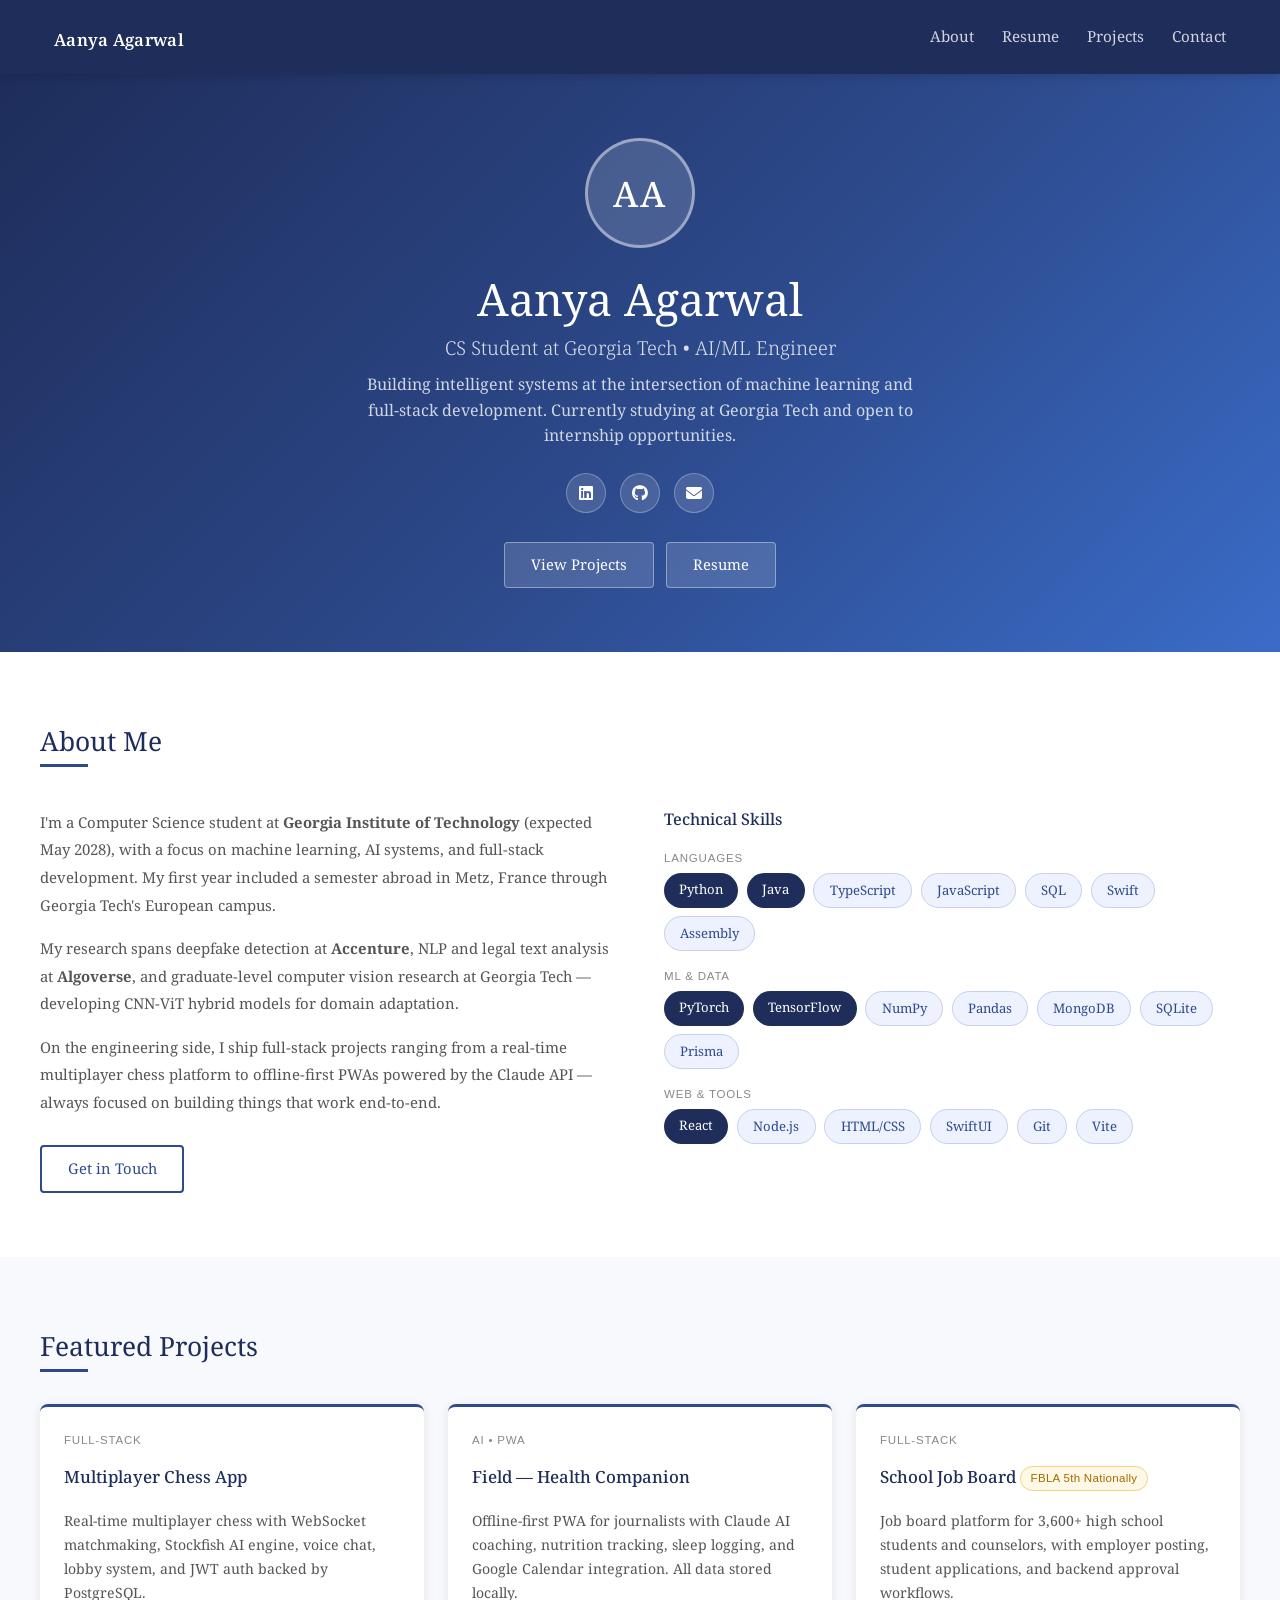
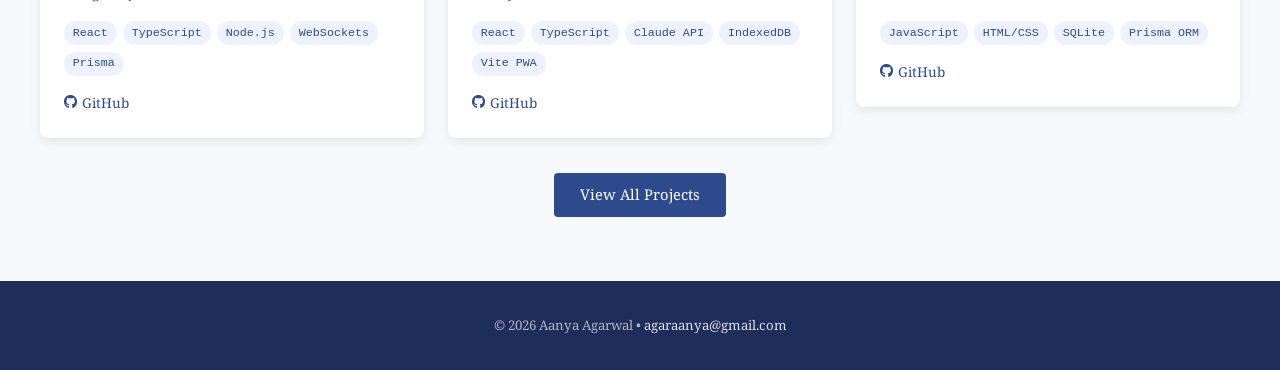
==== index.html @ 769fb75e "Add personal portfolio website Four-page portfolio with About, Resume, Projects, and Contact pages. " ====
<!DOCTYPE html>
<html lang="en">
<head>
    <meta charset="UTF-8">
    <meta name="viewport" content="width=device-width, initial-scale=1.0">
    <link rel="stylesheet" href="css/style.css">
    <link rel="stylesheet" href="css/utilities.css">
    <link rel="stylesheet" href="https://cdnjs.cloudflare.com/ajax/libs/font-awesome/6.5.1/css/all.min.css">
    <title>Aanya Agarwal | Portfolio</title>
</head>
<body>

    <nav class="navbar">
        <div class="container flex">
            <h1 class="logo"><a href="index.html">Aanya Agarwal</a></h1>
            <ul>
                <li><a href="index.html">About</a></li>
                <li><a href="resume.html">Resume</a></li>
                <li><a href="projects.html">Projects</a></li>
                <li><a href="contact.html">Contact</a></li>
            </ul>
        </div>
    </nav>

    <section class="showcase">
        <div class="container">
            <div class="avatar">AA</div>
            <h1>Aanya Agarwal</h1>
            <h2>CS Student at Georgia Tech &bull; AI/ML Engineer</h2>
            <p>Building intelligent systems at the intersection of machine learning and full-stack development. Currently studying at Georgia Tech and open to internship opportunities.</p>
            <div class="socials">
                <a href="https://linkedin.com/in/agarwal-aanya" target="_blank" aria-label="LinkedIn">
                    <i class="fa-brands fa-linkedin"></i>
                </a>
                <a href="https://github.com/aanya-coding-projects" target="_blank" aria-label="GitHub">
                    <i class="fa-brands fa-github"></i>
                </a>
                <a href="mailto:agaraanya@gmail.com" aria-label="Email">
                    <i class="fa-solid fa-envelope"></i>
                </a>
            </div>
            <div style="margin-top: 1.8rem; display: flex; gap: 0.8rem; justify-content: center; flex-wrap: wrap;">
                <a href="projects.html" class="btn btn-light">View Projects</a>
                <a href="resume.html" class="btn btn-light">Resume</a>
            </div>
        </div>
    </section>

    <section class="section">
        <div class="container">
            <h2 class="section-title">About Me</h2>
            <div class="section-divider"></div>
            <div class="grid-2">
                <div class="about-text">
                    <p>I'm a Computer Science student at <strong>Georgia Institute of Technology</strong> (expected May 2028), with a focus on machine learning, AI systems, and full-stack development. My first year included a semester abroad in Metz, France through Georgia Tech's European campus.</p>
                    <p>My research spans deepfake detection at <strong>Accenture</strong>, NLP and legal text analysis at <strong>Algoverse</strong>, and graduate-level computer vision research at Georgia Tech — developing CNN-ViT hybrid models for domain adaptation.</p>
                    <p>On the engineering side, I ship full-stack projects ranging from a real-time multiplayer chess platform to offline-first PWAs powered by the Claude API — always focused on building things that work end-to-end.</p>
                    <a href="contact.html" class="btn btn-outline" style="margin-top: 0.8rem;">Get in Touch</a>
                </div>
                <div>
                    <h3 style="color: #1e2d5a; margin-bottom: 1rem; font-size: 1rem; font-weight: 500;">Technical Skills</h3>
                    <p class="category-label" style="margin-bottom: 0.4rem;">Languages</p>
                    <div class="skill-tags" style="margin-bottom: 1rem;">
                        <span class="skill-tag">Python</span>
                        <span class="skill-tag">Java</span>
                        <span class="skill-tag secondary">TypeScript</span>
                        <span class="skill-tag secondary">JavaScript</span>
                        <span class="skill-tag secondary">SQL</span>
                        <span class="skill-tag secondary">Swift</span>
                        <span class="skill-tag secondary">Assembly</span>
                    </div>
                    <p class="category-label" style="margin-bottom: 0.4rem;">ML &amp; Data</p>
                    <div class="skill-tags" style="margin-bottom: 1rem;">
                        <span class="skill-tag">PyTorch</span>
                        <span class="skill-tag">TensorFlow</span>
                        <span class="skill-tag secondary">NumPy</span>
                        <span class="skill-tag secondary">Pandas</span>
                        <span class="skill-tag secondary">MongoDB</span>
                        <span class="skill-tag secondary">SQLite</span>
                        <span class="skill-tag secondary">Prisma</span>
                    </div>
                    <p class="category-label" style="margin-bottom: 0.4rem;">Web &amp; Tools</p>
                    <div class="skill-tags">
                        <span class="skill-tag">React</span>
                        <span class="skill-tag secondary">Node.js</span>
                        <span class="skill-tag secondary">HTML/CSS</span>
                        <span class="skill-tag secondary">SwiftUI</span>
                        <span class="skill-tag secondary">Git</span>
                        <span class="skill-tag secondary">Vite</span>
                    </div>
                </div>
            </div>
        </div>
    </section>

    <section class="section section-alt">
        <div class="container">
            <h2 class="section-title">Featured Projects</h2>
            <div class="section-divider"></div>
            <div class="grid">
                <div class="project-card">
                    <div class="category-label">Full-Stack</div>
                    <h3>Multiplayer Chess App</h3>
                    <p>Real-time multiplayer chess with WebSocket matchmaking, Stockfish AI engine, voice chat, lobby system, and JWT auth backed by PostgreSQL.</p>
                    <div class="tech-tags">
                        <span class="tech-tag">React</span>
                        <span class="tech-tag">TypeScript</span>
                        <span class="tech-tag">Node.js</span>
                        <span class="tech-tag">WebSockets</span>
                        <span class="tech-tag">Prisma</span>
                    </div>
                    <div class="project-links">
                        <a href="https://github.com/aanya-coding-projects/chess-website" target="_blank">
                            <i class="fa-brands fa-github"></i> GitHub
                        </a>
                    </div>
                </div>
                <div class="project-card">
                    <div class="category-label">AI &bull; PWA</div>
                    <h3>Field — Health Companion</h3>
                    <p>Offline-first PWA for journalists with Claude AI coaching, nutrition tracking, sleep logging, and Google Calendar integration. All data stored locally.</p>
                    <div class="tech-tags">
                        <span class="tech-tag">React</span>
                        <span class="tech-tag">TypeScript</span>
                        <span class="tech-tag">Claude API</span>
                        <span class="tech-tag">IndexedDB</span>
                        <span class="tech-tag">Vite PWA</span>
                    </div>
                    <div class="project-links">
                        <a href="https://github.com/aanya-coding-projects/field" target="_blank">
                            <i class="fa-brands fa-github"></i> GitHub
                        </a>
                    </div>
                </div>
                <div class="project-card">
                    <div class="category-label">Full-Stack</div>
                    <h3>School Job Board <span class="badge achievement">FBLA 5th Nationally</span></h3>
                    <p>Job board platform for 3,600+ high school students and counselors, with employer posting, student applications, and backend approval workflows.</p>
                    <div class="tech-tags">
                        <span class="tech-tag">JavaScript</span>
                        <span class="tech-tag">HTML/CSS</span>
                        <span class="tech-tag">SQLite</span>
                        <span class="tech-tag">Prisma ORM</span>
                    </div>
                    <div class="project-links">
                        <a href="https://github.com/aanya-coding-projects/build-a-web" target="_blank">
                            <i class="fa-brands fa-github"></i> GitHub
                        </a>
                    </div>
                </div>
            </div>
            <div style="text-align: center; margin-top: 2.2rem;">
                <a href="projects.html" class="btn btn-primary">View All Projects</a>
            </div>
        </div>
    </section>

    <footer>
        <p>&copy; 2026 Aanya Agarwal &bull; <a href="mailto:agaraanya@gmail.com">agaraanya@gmail.com</a></p>
    </footer>

</body>
</html>
---- css/style.css ----
@import url('https://fonts.googleapis.com/css2?family=Noto+Serif:ital,wght@0,100..900;1,100..900&display=swap');

* {
    box-sizing: border-box;
    margin: 0;
    padding: 0;
}

body {
    font-family: 'Noto Serif', serif;
    color: #333;
    line-height: 1.6;
    background: #fff;
}

a {
    text-decoration: none;
    color: #333;
}

ul {
    list-style-type: none;
}

h1, h2 {
    font-weight: 300;
    line-height: 1.2;
    margin: 10px 0;
}

h3 {
    margin: 8px 0;
    font-weight: 500;
}

p {
    margin: 10px 0;
}

img {
    width: 100%;
}

/* Navbar */
.navbar {
    background: #1e2d5a;
    color: white;
    padding: 0.8rem 0;
    position: sticky;
    top: 0;
    z-index: 100;
    box-shadow: 0 2px 10px rgba(0, 0, 0, 0.15);
}

.navbar ul {
    display: flex;
}

.navbar .logo a {
    color: white;
    font-weight: 600;
    font-size: 1.05rem;
    letter-spacing: 0.3px;
}

.navbar a {
    padding: 10px;
    margin: 0 4px;
    color: rgba(255, 255, 255, 0.8);
    transition: color 0.2s;
    font-size: 0.95rem;
}

.navbar ul a:hover {
    color: white;
    border-bottom: 2px solid rgba(255, 255, 255, 0.6);
}

.navbar .flex {
    justify-content: space-between;
}

/* Showcase */
.showcase {
    background: linear-gradient(135deg, #1e2d5a 0%, #2d4a8c 55%, #3a6cc8 100%);
    color: white;
    padding: 4rem 0;
    text-align: center;
}

.showcase h1 {
    font-size: 2.8rem;
    font-weight: 400;
    color: white;
    margin-bottom: 0.4rem;
}

.showcase h2 {
    font-size: 1.2rem;
    font-weight: 300;
    color: rgba(255, 255, 255, 0.82);
    margin-bottom: 0.8rem;
}

.showcase p {
    color: rgba(255, 255, 255, 0.78);
    max-width: 580px;
    margin: 0.5rem auto 1.5rem;
    font-size: 1rem;
}

/* Avatar */
.avatar {
    width: 110px;
    height: 110px;
    border-radius: 50%;
    background: rgba(255, 255, 255, 0.15);
    border: 3px solid rgba(255, 255, 255, 0.45);
    display: flex;
    align-items: center;
    justify-content: center;
    font-size: 2.2rem;
    font-weight: 500;
    color: white;
    margin: 0 auto 1.5rem;
    letter-spacing: 2px;
}

/* Socials */
.socials {
    display: flex;
    justify-content: center;
    gap: 0.9rem;
    margin-top: 1rem;
}

.socials a {
    display: inline-flex;
    align-items: center;
    justify-content: center;
    width: 40px;
    height: 40px;
    border-radius: 50%;
    background: rgba(255, 255, 255, 0.13);
    color: white;
    font-size: 1rem;
    transition: background 0.2s, transform 0.2s;
    border: 1px solid rgba(255, 255, 255, 0.28);
}

.socials a:hover {
    background: rgba(255, 255, 255, 0.28);
    transform: translateY(-2px);
}

/* Buttons */
.btn {
    display: inline-block;
    padding: 0.65rem 1.6rem;
    border-radius: 4px;
    font-family: 'Noto Serif', serif;
    font-size: 0.92rem;
    cursor: pointer;
    transition: all 0.2s;
    border: none;
}

.btn-primary {
    background: #2d4a8c;
    color: white;
}

.btn-primary:hover {
    background: #1e2d5a;
    color: white;
    transform: translateY(-1px);
    box-shadow: 0 4px 14px rgba(0, 0, 0, 0.2);
}

.btn-light {
    background: rgba(255, 255, 255, 0.14);
    color: white;
    border: 1px solid rgba(255, 255, 255, 0.38);
}

.btn-light:hover {
    background: rgba(255, 255, 255, 0.26);
    color: white;
}

.btn-outline {
    background: transparent;
    color: #2d4a8c;
    border: 2px solid #2d4a8c;
}

.btn-outline:hover {
    background: #2d4a8c;
    color: white;
}

/* Sections */
.section {
    padding: 4rem 0;
}

.section-alt {
    background: #f8f9fc;
}

.section-title {
    font-size: 1.65rem;
    color: #1e2d5a;
    margin-bottom: 0.4rem;
    font-weight: 400;
}

.section-divider {
    width: 48px;
    height: 3px;
    background: #2d4a8c;
    margin: 0 0 2rem;
}

/* Grid */
.grid {
    display: grid;
    grid-template-columns: repeat(auto-fit, minmax(280px, 1fr));
    gap: 1.5rem;
    align-items: start;
}

.grid-2 {
    display: grid;
    grid-template-columns: 1fr 1fr;
    gap: 3rem;
    align-items: start;
}

.grid-3 {
    display: grid;
    grid-template-columns: repeat(3, 1fr);
    gap: 2rem;
    align-items: start;
}

/* Project Cards */
.project-card {
    background: white;
    border-radius: 8px;
    box-shadow: 0 3px 12px rgba(0, 0, 0, 0.09);
    padding: 1.5rem;
    transition: transform 0.2s, box-shadow 0.2s;
    border-top: 3px solid #2d4a8c;
    display: flex;
    flex-direction: column;
}

.project-card:hover {
    transform: translateY(-4px);
    box-shadow: 0 8px 24px rgba(0, 0, 0, 0.14);
}

.project-card h3 {
    font-size: 1.05rem;
    color: #1e2d5a;
    margin-bottom: 0.5rem;
}

.project-card > p {
    color: #555;
    font-size: 0.88rem;
    flex-grow: 1;
    margin-bottom: 1rem;
    line-height: 1.7;
}

.tech-tags {
    display: flex;
    flex-wrap: wrap;
    gap: 0.4rem;
    margin-bottom: 1rem;
}

.tech-tag {
    background: #eef2ff;
    color: #2d4a8c;
    font-size: 0.73rem;
    padding: 0.18rem 0.55rem;
    border-radius: 20px;
    font-family: monospace;
}

.project-links {
    display: flex;
    gap: 0.9rem;
    margin-top: auto;
}

.project-links a {
    color: #2d4a8c;
    font-size: 0.85rem;
    display: flex;
    align-items: center;
    gap: 0.3rem;
    transition: color 0.2s;
}

.project-links a:hover {
    color: #1e2d5a;
}

/* Resume Timeline */
.timeline-item {
    padding: 1.4rem 1.4rem 1.4rem 1.6rem;
    border-left: 3px solid #2d4a8c;
    margin-bottom: 1.6rem;
    position: relative;
}

.timeline-item::before {
    content: '';
    position: absolute;
    left: -7px;
    top: 1.6rem;
    width: 12px;
    height: 12px;
    border-radius: 50%;
    background: #2d4a8c;
}

.timeline-item .date {
    font-size: 0.82rem;
    color: #777;
    margin-bottom: 0.25rem;
    font-family: sans-serif;
    letter-spacing: 0.3px;
}

.timeline-item h3 {
    color: #1e2d5a;
    font-size: 1.08rem;
    margin-bottom: 0.15rem;
}

.timeline-item .org {
    color: #555;
    font-style: italic;
    font-size: 0.93rem;
    margin-bottom: 0.6rem;
    display: block;
}

.timeline-item ul {
    list-style: disc;
    padding-left: 1.2rem;
    color: #555;
    font-size: 0.88rem;
}

.timeline-item ul li {
    margin-bottom: 0.3rem;
    line-height: 1.6;
}

/* Skills */
.skill-tags {
    display: flex;
    flex-wrap: wrap;
    gap: 0.55rem;
}

.skill-tag {
    background: #1e2d5a;
    color: white;
    padding: 0.35rem 0.95rem;
    border-radius: 20px;
    font-size: 0.82rem;
}

.skill-tag.secondary {
    background: #eef2ff;
    color: #2d4a8c;
    border: 1px solid #c5d0f0;
}

/* Category label */
.category-label {
    font-size: 0.72rem;
    text-transform: uppercase;
    letter-spacing: 0.8px;
    color: #888;
    margin-bottom: 0.4rem;
    font-family: sans-serif;
}

/* Badge */
.badge {
    display: inline-block;
    font-size: 0.72rem;
    padding: 0.15rem 0.6rem;
    border-radius: 20px;
    font-family: sans-serif;
    letter-spacing: 0.3px;
    vertical-align: middle;
}

.badge.achievement {
    background: #fff8e6;
    color: #a06c00;
    border: 1px solid #f0d580;
}

/* Contact */
.contact-info-item {
    display: flex;
    align-items: flex-start;
    gap: 1rem;
    margin-bottom: 1.3rem;
    color: #444;
}

.contact-icon {
    min-width: 36px;
    height: 36px;
    background: #eef2ff;
    color: #2d4a8c;
    border-radius: 50%;
    display: flex;
    align-items: center;
    justify-content: center;
    font-size: 0.9rem;
    flex-shrink: 0;
}

.contact-info-item a {
    color: #2d4a8c;
}

.contact-info-item a:hover {
    text-decoration: underline;
}

/* Form */
.form-group {
    margin-bottom: 1.2rem;
}

.form-group label {
    display: block;
    margin-bottom: 0.35rem;
    font-size: 0.88rem;
    color: #555;
}

.form-group input,
.form-group textarea {
    width: 100%;
    padding: 0.65rem 0.95rem;
    border: 1px solid #ddd;
    border-radius: 4px;
    font-family: 'Noto Serif', serif;
    font-size: 0.93rem;
    color: #333;
    transition: border-color 0.2s, box-shadow 0.2s;
    background: #fafafa;
}

.form-group input:focus,
.form-group textarea:focus {
    outline: none;
    border-color: #2d4a8c;
    box-shadow: 0 0 0 3px rgba(45, 74, 140, 0.1);
    background: #fff;
}

.form-group textarea {
    min-height: 150px;
    resize: vertical;
}

/* About text */
.about-text p {
    color: #555;
    font-size: 0.93rem;
    margin-bottom: 1rem;
    line-height: 1.85;
}

/* Footer */
footer {
    background: #1e2d5a;
    color: rgba(255, 255, 255, 0.65);
    text-align: center;
    padding: 1.5rem;
    font-size: 0.83rem;
}

footer a {
    color: rgba(255, 255, 255, 0.85);
}

footer a:hover {
    color: white;
}

/* Responsive */
@media (max-width: 900px) {
    .grid-3 {
        grid-template-columns: 1fr 1fr;
    }
}

@media (max-width: 640px) {
    .grid-2,
    .grid-3 {
        grid-template-columns: 1fr;
    }

    .showcase h1 {
        font-size: 2rem;
    }

    .navbar .flex {
        flex-direction: column;
        gap: 0.5rem;
        text-align: center;
    }

    .navbar ul {
        flex-wrap: wrap;
        justify-content: center;
    }
}
---- css/utilities.css ----
.container {
    max-width: 1300px;
    margin: 0 auto;
    overflow: auto;
    padding: 0 40px;
}  

.flex {
    display: flex;
    justify-content: center;
    align-items: center;
    height: 100%;
}

.card {
    background-color: #fff;
    color: #333;
    border-radius: 5px;
    box-shadow: 0 3px 10px rgba(0, 0, 0, 0.2);
    padding: 20px;
    margin: 10px;
}

/* Margin */
.my-1 {
    margin: 1rem 0;
}
  
.my-2 {
    margin: 1.5rem 0;
}
  
.my-3 {
    margin: 2rem 0;
}
  
.my-4 {
    margin: 3rem 0;
}
  
.my-5 {
    margin: 4rem 0;
}
  
.m-1 {
    margin: 1rem;
}
  
.m-2 {
    margin: 1.5rem;
}
  
.m-3 {
    margin: 2rem;
}
  
.m-4 {
    margin: 3rem;
}
  
.m-5 {
    margin: 4rem;
}
  
/* Padding */
.py-1 {
    padding: 1rem 0;
}
  
.py-2 {
    padding: 1.5rem 0;
}
  
.py-3 {
    padding: 2rem 0;
}
  
.py-4 {
    padding: 3rem 0;
}
  
.py-5 {
    padding: 4rem 0;
}
  
.p-1 {
    padding: 1rem;
}
  
.p-2 {
    padding: 1.5rem;
}
  
.p-3 {
    padding: 2rem;
}
  
.p-4 {
    padding: 3rem;
}
  
.p-5 {
    padding: 4rem;
}
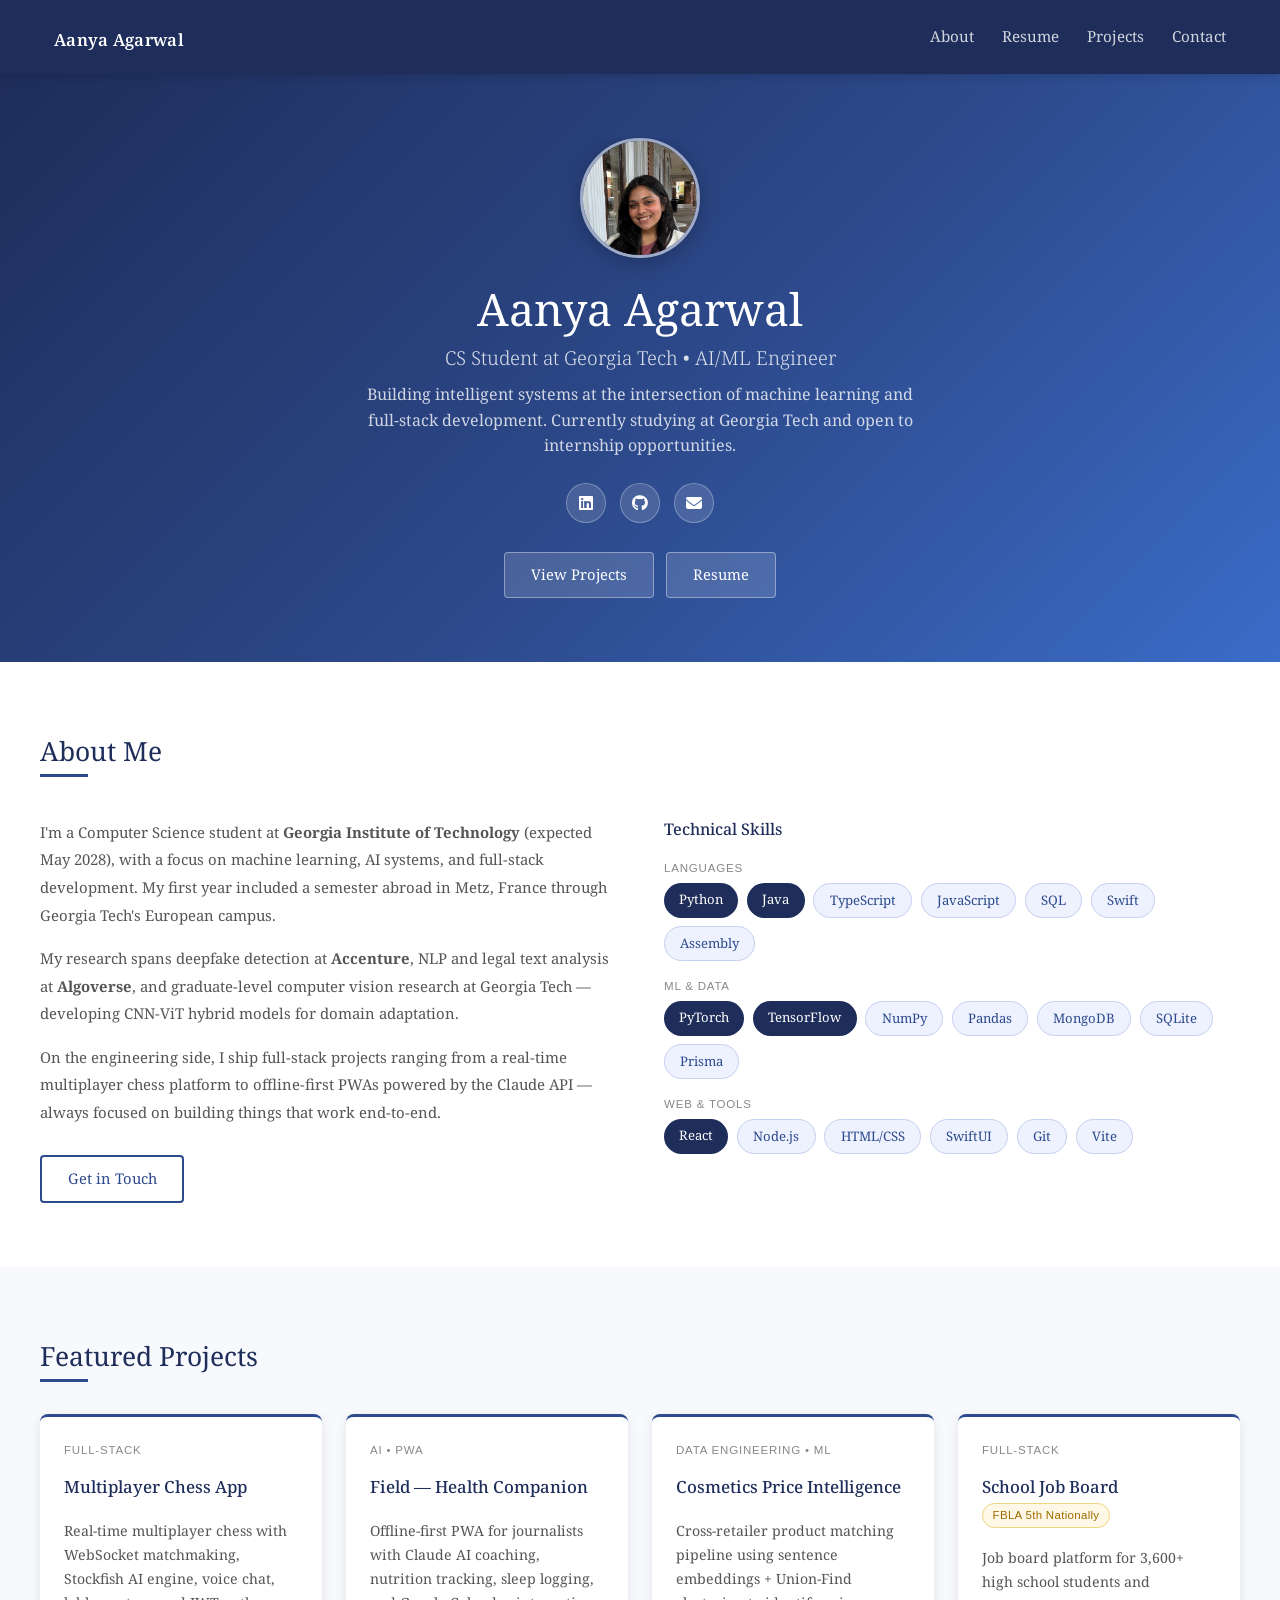
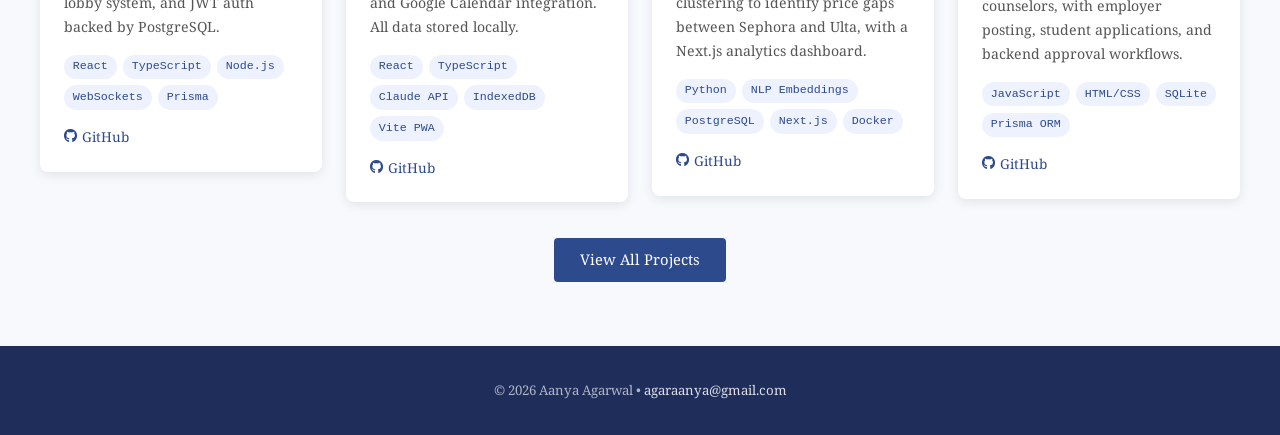
==== commit dca7122a: "Add headshot, cosmetics-engine project, and photo styling" ====
--- a/index.html
+++ b/index.html
@@ -24,7 +24,7 @@
 
     <section class="showcase">
         <div class="container">
-            <div class="avatar">AA</div>
+            <img src="images/profile.jpg" alt="Aanya Agarwal" class="avatar-photo">
             <h1>Aanya Agarwal</h1>
             <h2>CS Student at Georgia Tech &bull; AI/ML Engineer</h2>
             <p>Building intelligent systems at the intersection of machine learning and full-stack development. Currently studying at Georgia Tech and open to internship opportunities.</p>
@@ -133,6 +133,23 @@
                     </div>
                 </div>
                 <div class="project-card">
+                    <div class="category-label">Data Engineering &bull; ML</div>
+                    <h3>Cosmetics Price Intelligence</h3>
+                    <p>Cross-retailer product matching pipeline using sentence embeddings + Union-Find clustering to identify price gaps between Sephora and Ulta, with a Next.js analytics dashboard.</p>
+                    <div class="tech-tags">
+                        <span class="tech-tag">Python</span>
+                        <span class="tech-tag">NLP Embeddings</span>
+                        <span class="tech-tag">PostgreSQL</span>
+                        <span class="tech-tag">Next.js</span>
+                        <span class="tech-tag">Docker</span>
+                    </div>
+                    <div class="project-links">
+                        <a href="https://github.com/aanya-coding-projects/cosmetics-engine" target="_blank">
+                            <i class="fa-brands fa-github"></i> GitHub
+                        </a>
+                    </div>
+                </div>
+                <div class="project-card">
                     <div class="category-label">Full-Stack</div>
                     <h3>School Job Board <span class="badge achievement">FBLA 5th Nationally</span></h3>
                     <p>Job board platform for 3,600+ high school students and counselors, with employer posting, student applications, and backend approval workflows.</p>
--- a/css/style.css
+++ b/css/style.css
@@ -109,7 +109,20 @@
     font-size: 1rem;
 }
 
-/* Avatar */
+/* Avatar photo */
+.avatar-photo {
+    width: 120px;
+    height: 120px;
+    border-radius: 50%;
+    object-fit: cover;
+    object-position: center top;
+    border: 3px solid rgba(255, 255, 255, 0.55);
+    margin: 0 auto 1.5rem;
+    display: block;
+    box-shadow: 0 4px 20px rgba(0, 0, 0, 0.25);
+}
+
+/* Avatar (initials fallback) */
 .avatar {
     width: 110px;
     height: 110px;
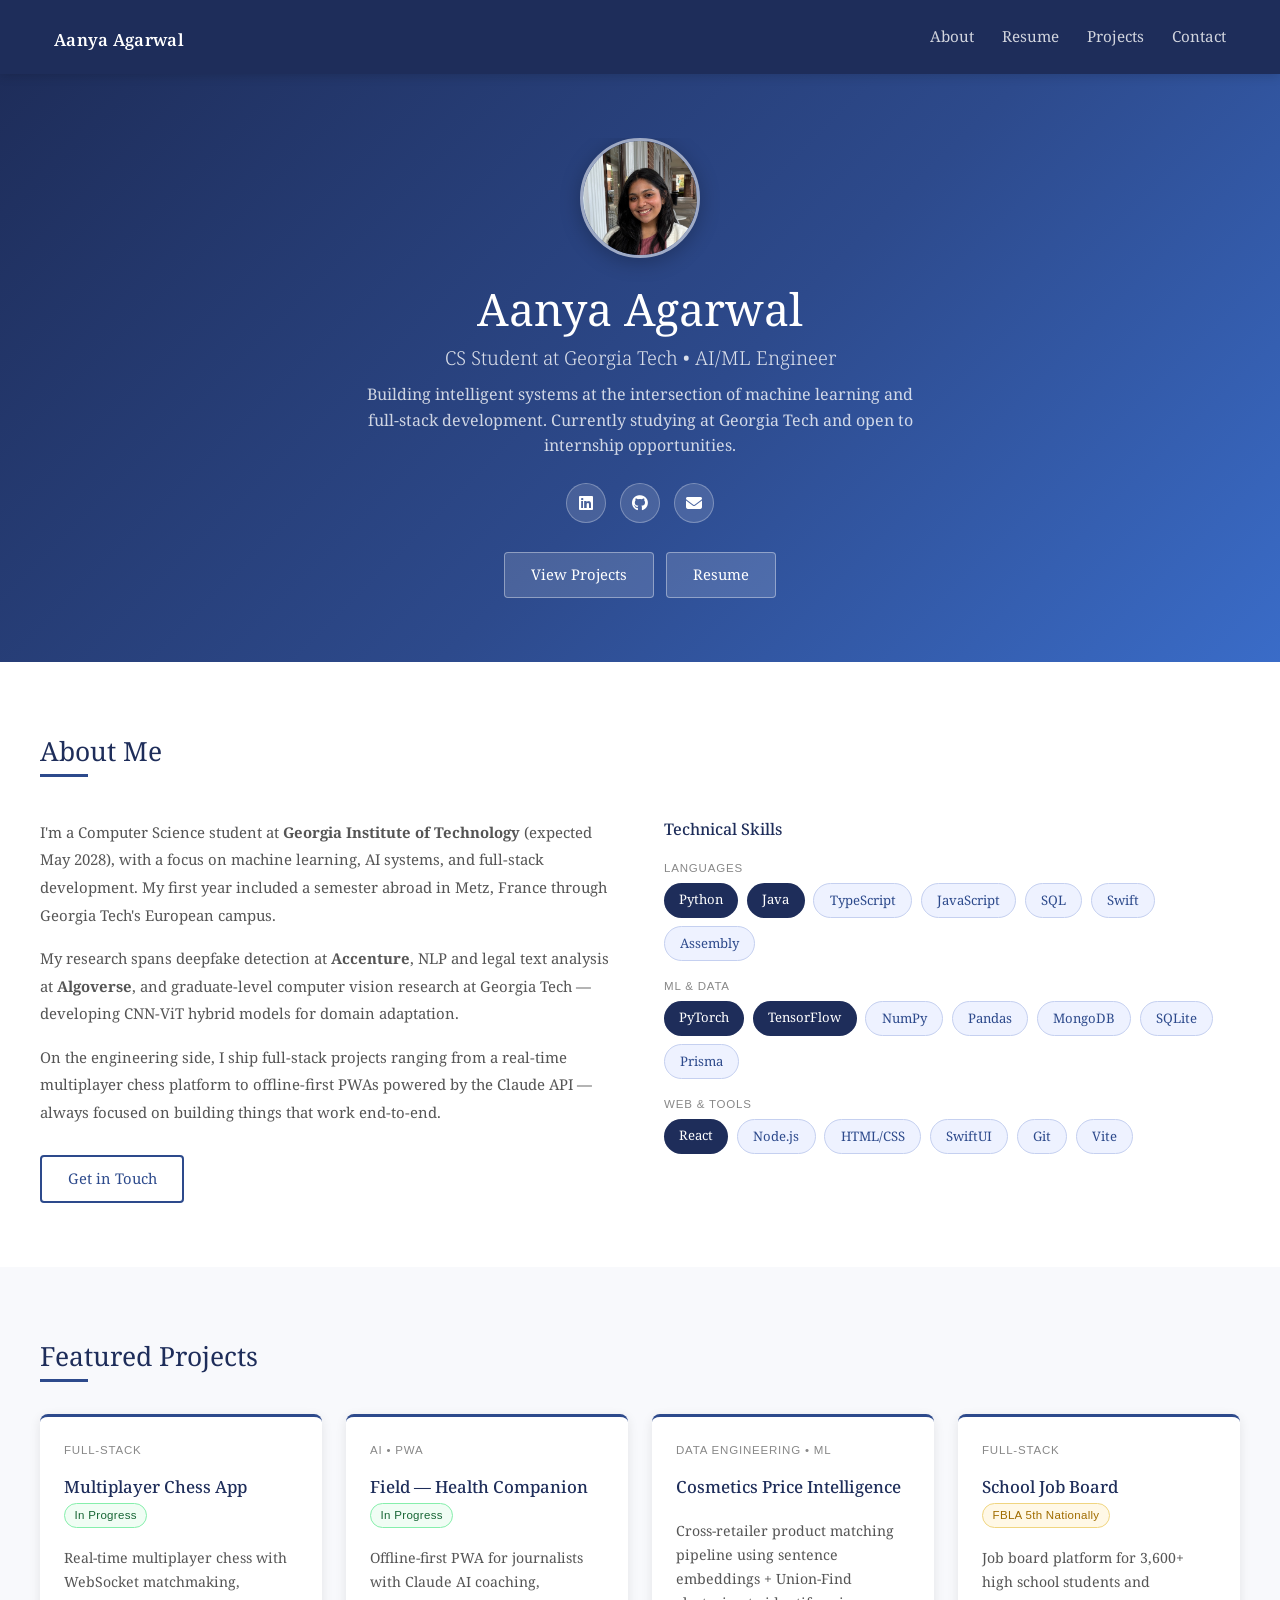
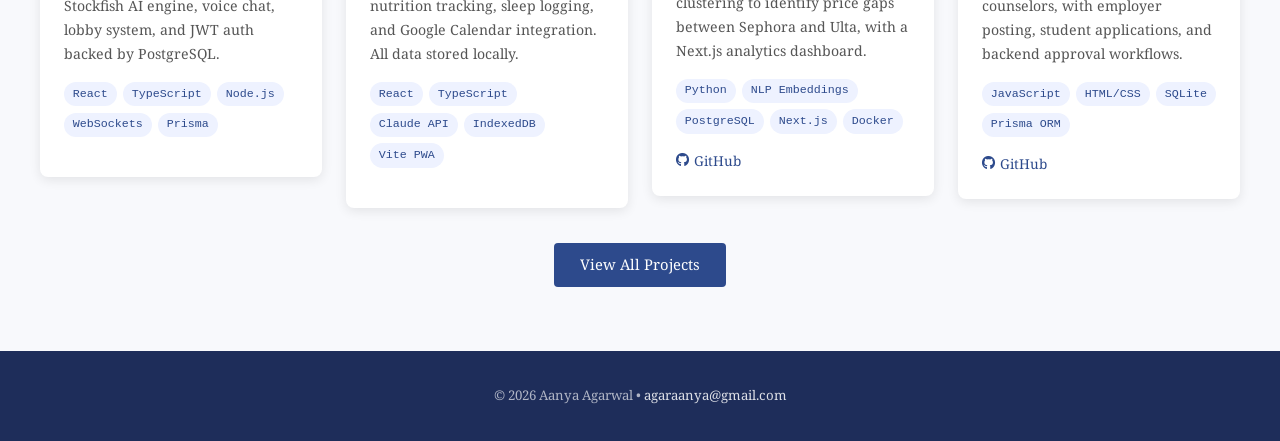
==== commit c8676e51: "Mark chess and field as in progress, remove GitHub links" ====
--- a/index.html
+++ b/index.html
@@ -100,7 +100,7 @@
             <div class="grid">
                 <div class="project-card">
                     <div class="category-label">Full-Stack</div>
-                    <h3>Multiplayer Chess App</h3>
+                    <h3>Multiplayer Chess App <span class="badge in-progress">In Progress</span></h3>
                     <p>Real-time multiplayer chess with WebSocket matchmaking, Stockfish AI engine, voice chat, lobby system, and JWT auth backed by PostgreSQL.</p>
                     <div class="tech-tags">
                         <span class="tech-tag">React</span>
@@ -109,15 +109,10 @@
                         <span class="tech-tag">WebSockets</span>
                         <span class="tech-tag">Prisma</span>
                     </div>
-                    <div class="project-links">
-                        <a href="https://github.com/aanya-coding-projects/chess-website" target="_blank">
-                            <i class="fa-brands fa-github"></i> GitHub
-                        </a>
-                    </div>
                 </div>
                 <div class="project-card">
                     <div class="category-label">AI &bull; PWA</div>
-                    <h3>Field — Health Companion</h3>
+                    <h3>Field — Health Companion <span class="badge in-progress">In Progress</span></h3>
                     <p>Offline-first PWA for journalists with Claude AI coaching, nutrition tracking, sleep logging, and Google Calendar integration. All data stored locally.</p>
                     <div class="tech-tags">
                         <span class="tech-tag">React</span>
@@ -125,11 +120,6 @@
                         <span class="tech-tag">Claude API</span>
                         <span class="tech-tag">IndexedDB</span>
                         <span class="tech-tag">Vite PWA</span>
-                    </div>
-                    <div class="project-links">
-                        <a href="https://github.com/aanya-coding-projects/field" target="_blank">
-                            <i class="fa-brands fa-github"></i> GitHub
-                        </a>
                     </div>
                 </div>
                 <div class="project-card">
--- a/css/style.css
+++ b/css/style.css
@@ -115,7 +115,7 @@
     height: 120px;
     border-radius: 50%;
     object-fit: cover;
-    object-position: center top;
+    object-position: center 20%;
     border: 3px solid rgba(255, 255, 255, 0.55);
     margin: 0 auto 1.5rem;
     display: block;
@@ -422,6 +422,12 @@
     background: #fff8e6;
     color: #a06c00;
     border: 1px solid #f0d580;
+}
+
+.badge.in-progress {
+    background: #f0fdf4;
+    color: #166534;
+    border: 1px solid #86efac;
 }
 
 /* Contact */
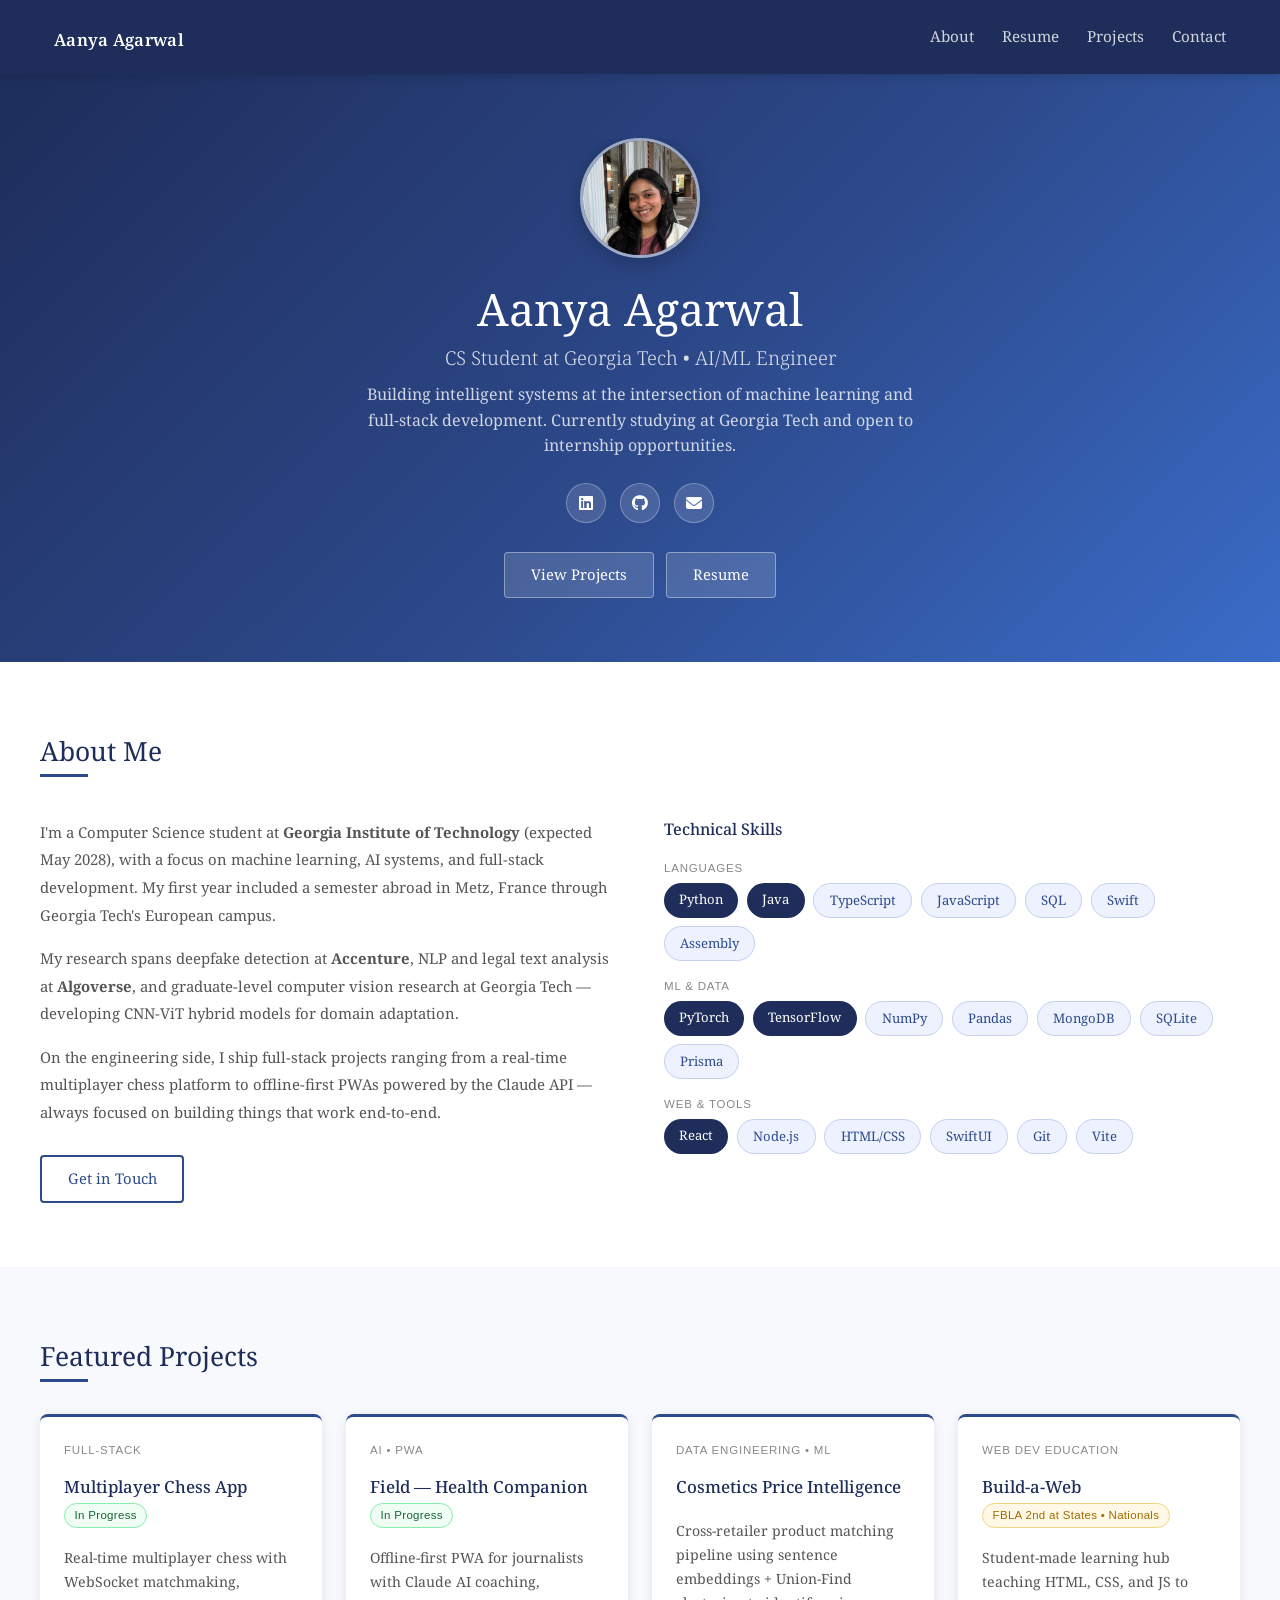
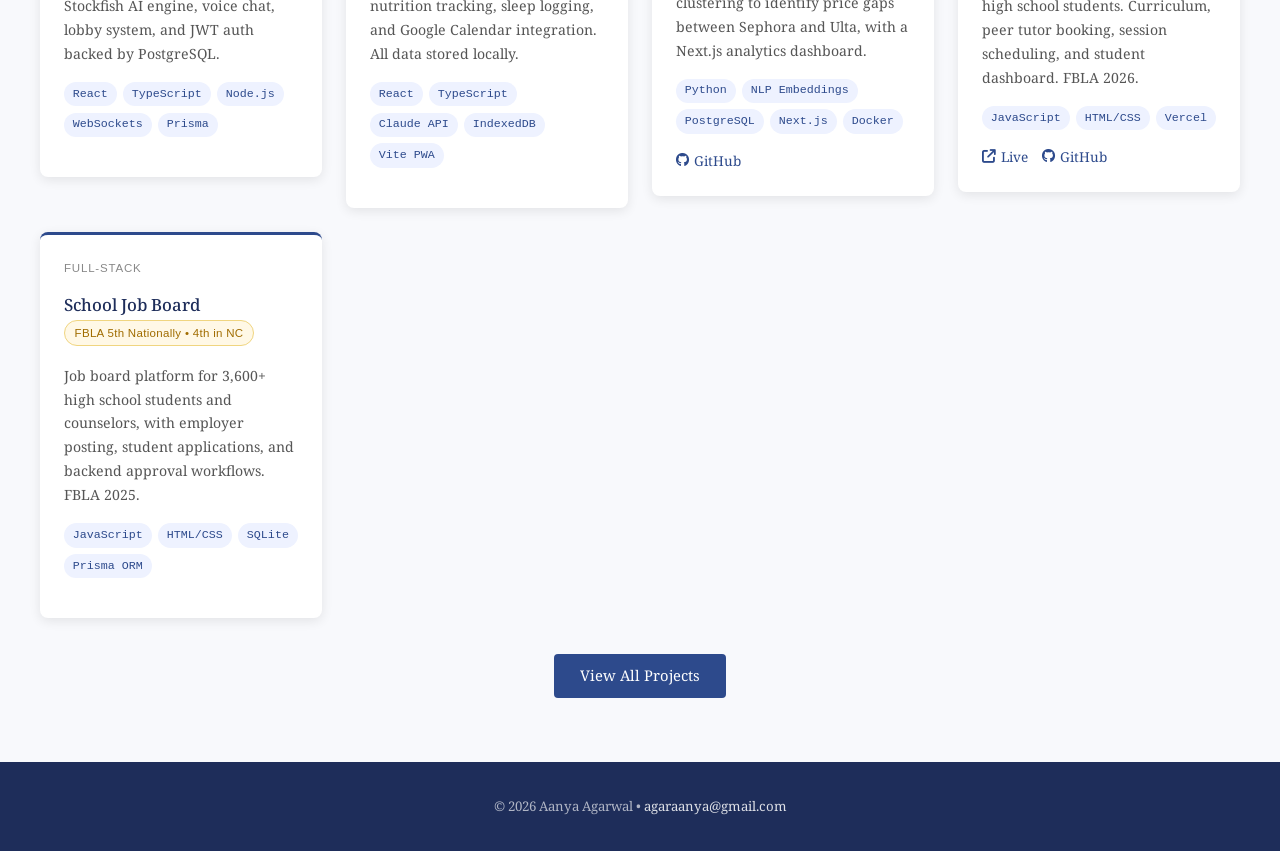
==== commit 5c201c73: "Separate FBLA 2025 job board and 2026 Build-a-Web into distinct project cards" ====
--- a/index.html
+++ b/index.html
@@ -140,19 +140,32 @@
                     </div>
                 </div>
                 <div class="project-card">
+                    <div class="category-label">Web Dev Education</div>
+                    <h3>Build-a-Web <span class="badge achievement">FBLA 2nd at States &bull; Nationals</span></h3>
+                    <p>Student-made learning hub teaching HTML, CSS, and JS to high school students. Curriculum, peer tutor booking, session scheduling, and student dashboard. FBLA 2026.</p>
+                    <div class="tech-tags">
+                        <span class="tech-tag">JavaScript</span>
+                        <span class="tech-tag">HTML/CSS</span>
+                        <span class="tech-tag">Vercel</span>
+                    </div>
+                    <div class="project-links">
+                        <a href="https://build-a-web.vercel.app/index.html" target="_blank">
+                            <i class="fa-solid fa-arrow-up-right-from-square"></i> Live
+                        </a>
+                        <a href="https://github.com/aanya-coding-projects/build-a-web" target="_blank">
+                            <i class="fa-brands fa-github"></i> GitHub
+                        </a>
+                    </div>
+                </div>
+                <div class="project-card">
                     <div class="category-label">Full-Stack</div>
-                    <h3>School Job Board <span class="badge achievement">FBLA 5th Nationally</span></h3>
-                    <p>Job board platform for 3,600+ high school students and counselors, with employer posting, student applications, and backend approval workflows.</p>
+                    <h3>School Job Board <span class="badge achievement">FBLA 5th Nationally &bull; 4th in NC</span></h3>
+                    <p>Job board platform for 3,600+ high school students and counselors, with employer posting, student applications, and backend approval workflows. FBLA 2025.</p>
                     <div class="tech-tags">
                         <span class="tech-tag">JavaScript</span>
                         <span class="tech-tag">HTML/CSS</span>
                         <span class="tech-tag">SQLite</span>
                         <span class="tech-tag">Prisma ORM</span>
-                    </div>
-                    <div class="project-links">
-                        <a href="https://github.com/aanya-coding-projects/build-a-web" target="_blank">
-                            <i class="fa-brands fa-github"></i> GitHub
-                        </a>
                     </div>
                 </div>
             </div>
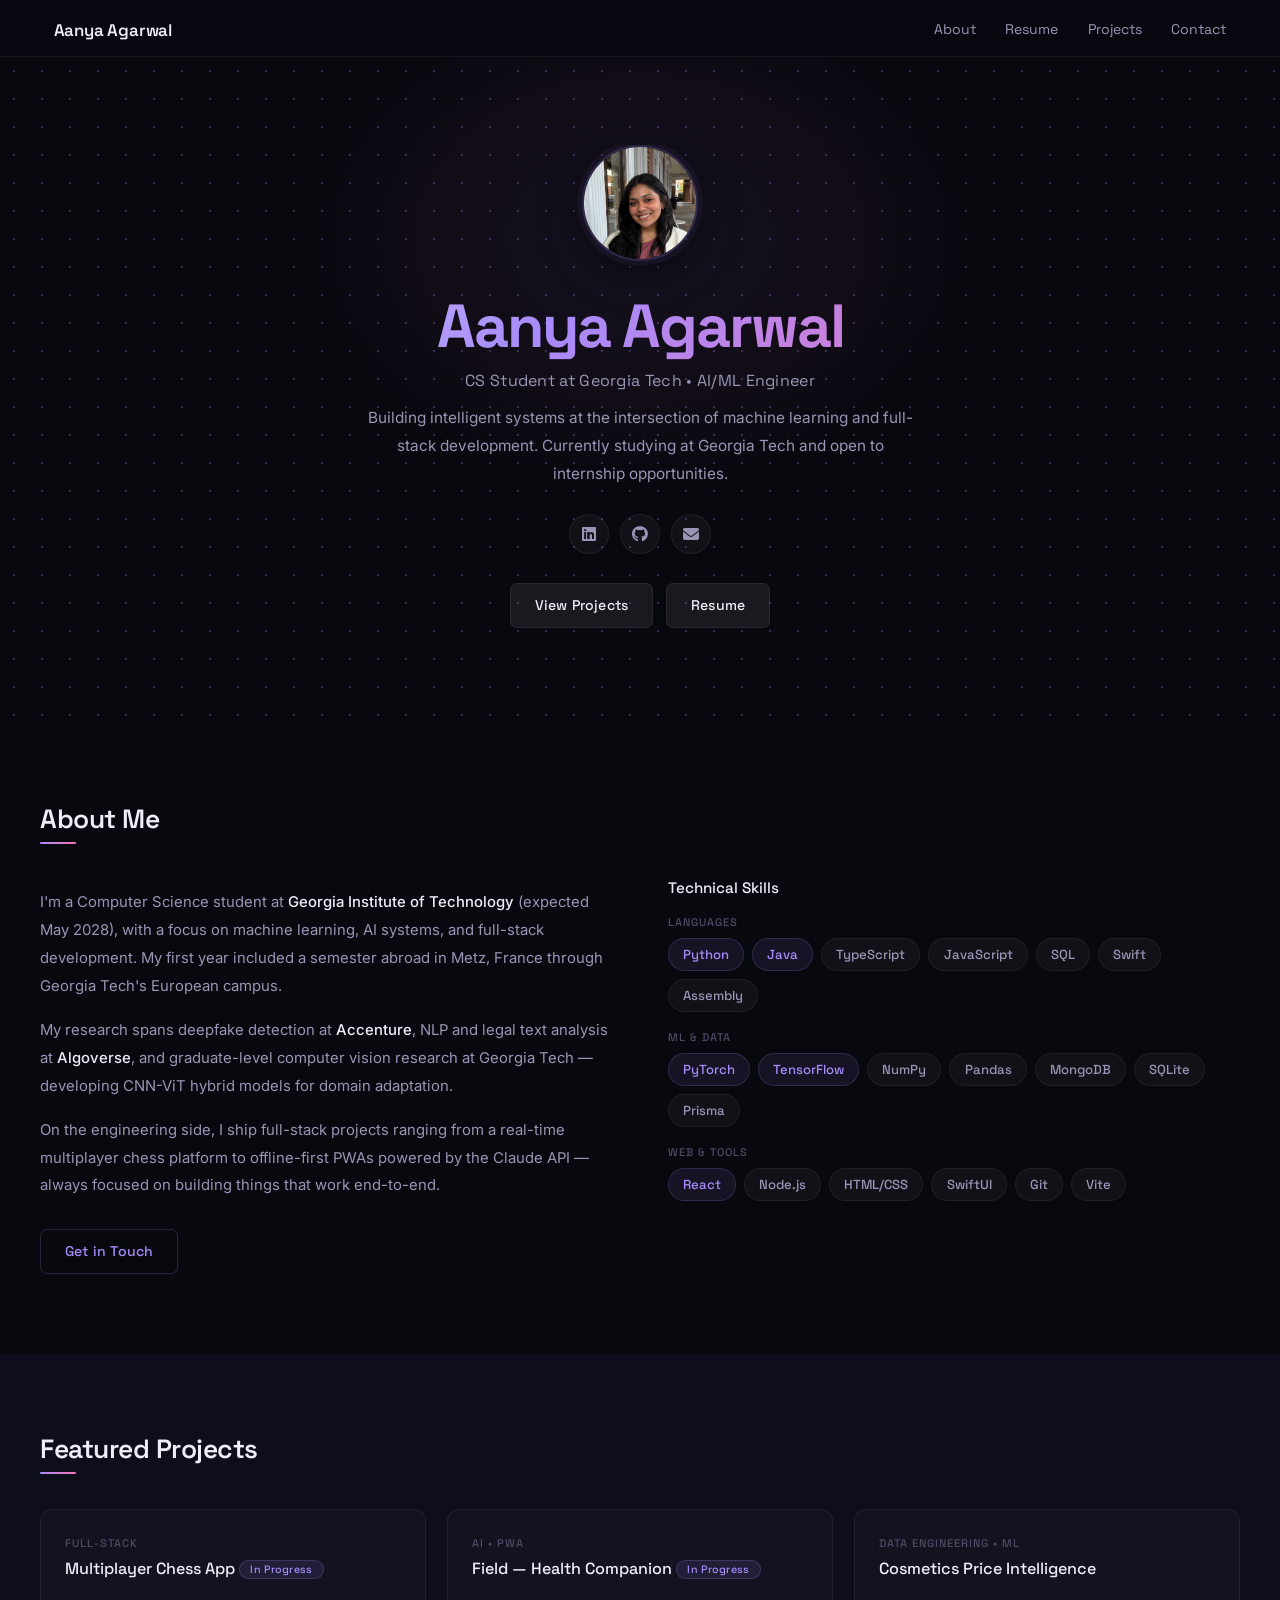
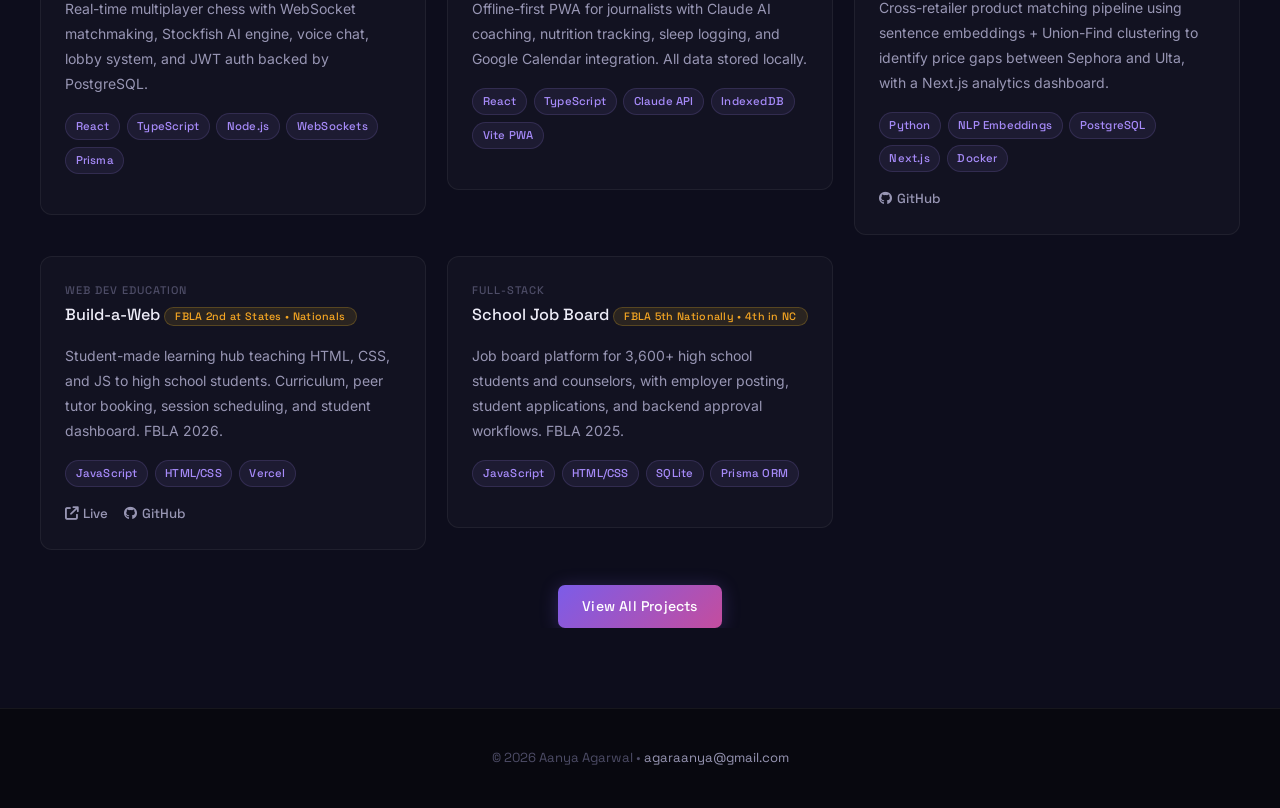
==== commit c247a72b: "Redesign portfolio with dark theme and violet/rose accent system Replaces light blue palette with a " ====
--- a/index.html
+++ b/index.html
@@ -58,7 +58,7 @@
                     <a href="contact.html" class="btn btn-outline" style="margin-top: 0.8rem;">Get in Touch</a>
                 </div>
                 <div>
-                    <h3 style="color: #1e2d5a; margin-bottom: 1rem; font-size: 1rem; font-weight: 500;">Technical Skills</h3>
+                    <h3 class="skills-heading">Technical Skills</h3>
                     <p class="category-label" style="margin-bottom: 0.4rem;">Languages</p>
                     <div class="skill-tags" style="margin-bottom: 1rem;">
                         <span class="skill-tag">Python</span>
@@ -179,5 +179,13 @@
         <p>&copy; 2026 Aanya Agarwal &bull; <a href="mailto:agaraanya@gmail.com">agaraanya@gmail.com</a></p>
     </footer>
 
+    <script>
+        const _t = document.querySelectorAll('.project-card, .timeline-item, .section-title, .section-divider, .skill-tags');
+        const _io = new IntersectionObserver(entries => {
+            entries.forEach(e => { if (e.isIntersecting) { e.target.classList.add('visible'); _io.unobserve(e.target); } });
+        }, { threshold: 0.08 });
+        _t.forEach(el => { el.classList.add('reveal'); _io.observe(el); });
+    </script>
+
 </body>
 </html>
--- a/css/style.css
+++ b/css/style.css
@@ -1,553 +1,754 @@
-@import url('https://fonts.googleapis.com/css2?family=Noto+Serif:ital,wght@0,100..900;1,100..900&display=swap');
-
-* {
-    box-sizing: border-box;
-    margin: 0;
-    padding: 0;
+@import url('https://fonts.googleapis.com/css2?family=Space+Grotesk:wght@300;400;500;600;700&family=Inter:ital,wght@0,300;0,400;0,500;1,400&display=swap');
+
+/* ============================================
+   DESIGN TOKENS
+   ============================================ */
+:root {
+  --bg:      #08080f;
+  --bg-2:    #0d0d1c;
+  --bg-3:    #111124;
+  --card:    rgba(255, 255, 255, 0.025);
+
+  --violet:  #a78bfa;
+  --rose:    #f472b6;
+  --amber:   #fbbf24;
+
+  --text:    #eeedf8;
+  --text-2:  #9896b4;
+  --text-3:  #4d4c66;
+
+  --border:  rgba(255, 255, 255, 0.06);
+  --border-v: rgba(167, 139, 250, 0.2);
+
+  --r-sm:    7px;
+  --r-md:    12px;
+  --r-lg:    20px;
+}
+
+/* ============================================
+   RESET & BASE
+   ============================================ */
+*, *::before, *::after {
+  box-sizing: border-box;
+  margin: 0;
+  padding: 0;
 }
 
 body {
-    font-family: 'Noto Serif', serif;
-    color: #333;
-    line-height: 1.6;
-    background: #fff;
-}
-
-a {
-    text-decoration: none;
-    color: #333;
-}
-
-ul {
-    list-style-type: none;
-}
-
-h1, h2 {
-    font-weight: 300;
-    line-height: 1.2;
-    margin: 10px 0;
-}
-
-h3 {
-    margin: 8px 0;
-    font-weight: 500;
-}
-
-p {
-    margin: 10px 0;
-}
-
-img {
-    width: 100%;
-}
-
-/* Navbar */
+  font-family: 'Inter', sans-serif;
+  background: var(--bg);
+  color: var(--text);
+  line-height: 1.65;
+  -webkit-font-smoothing: antialiased;
+}
+
+a { text-decoration: none; color: inherit; }
+ul { list-style: none; }
+
+h1, h2, h3, h4 {
+  font-family: 'Space Grotesk', sans-serif;
+  font-weight: 500;
+  line-height: 1.2;
+  margin: 0;
+}
+
+p { margin: 10px 0; }
+img { width: 100%; }
+
+/* ============================================
+   NAVBAR
+   ============================================ */
 .navbar {
-    background: #1e2d5a;
-    color: white;
-    padding: 0.8rem 0;
-    position: sticky;
-    top: 0;
-    z-index: 100;
-    box-shadow: 0 2px 10px rgba(0, 0, 0, 0.15);
-}
-
-.navbar ul {
-    display: flex;
-}
+  position: sticky;
+  top: 0;
+  z-index: 100;
+  padding: 0.85rem 0;
+  background: rgba(8, 8, 15, 0.8);
+  backdrop-filter: blur(20px);
+  -webkit-backdrop-filter: blur(20px);
+  border-bottom: 1px solid var(--border);
+}
+
+.navbar ul { display: flex; gap: 0.15rem; }
 
 .navbar .logo a {
-    color: white;
-    font-weight: 600;
-    font-size: 1.05rem;
-    letter-spacing: 0.3px;
+  font-family: 'Space Grotesk', sans-serif;
+  font-weight: 600;
+  font-size: 1.05rem;
+  color: var(--text);
+  letter-spacing: -0.2px;
 }
 
 .navbar a {
-    padding: 10px;
-    margin: 0 4px;
-    color: rgba(255, 255, 255, 0.8);
-    transition: color 0.2s;
-    font-size: 0.95rem;
+  padding: 0.42rem 0.85rem;
+  color: var(--text-2);
+  font-size: 0.88rem;
+  font-family: 'Space Grotesk', sans-serif;
+  font-weight: 400;
+  transition: color 0.2s, background 0.2s;
+  border-radius: var(--r-sm);
 }
 
 .navbar ul a:hover {
-    color: white;
-    border-bottom: 2px solid rgba(255, 255, 255, 0.6);
-}
-
-.navbar .flex {
-    justify-content: space-between;
-}
-
-/* Showcase */
+  color: var(--text);
+  background: rgba(255, 255, 255, 0.06);
+}
+
+.navbar .flex { justify-content: space-between; align-items: center; }
+
+/* ============================================
+   HERO / SHOWCASE
+   ============================================ */
+@keyframes pulse-orb {
+  0%, 100% { opacity: 0.6; transform: translateX(-50%) scale(1); }
+  50%       { opacity: 1;   transform: translateX(-50%) scale(1.08); }
+}
+
 .showcase {
-    background: linear-gradient(135deg, #1e2d5a 0%, #2d4a8c 55%, #3a6cc8 100%);
-    color: white;
-    padding: 4rem 0;
-    text-align: center;
-}
+  position: relative;
+  background: var(--bg);
+  padding: 5.5rem 0 6rem;
+  text-align: center;
+  overflow: hidden;
+}
+
+/* dot-grid layer */
+.showcase::before {
+  content: '';
+  position: absolute;
+  inset: 0;
+  background-image: radial-gradient(circle, rgba(167, 139, 250, 0.28) 1px, transparent 1px);
+  background-size: 28px 28px;
+  pointer-events: none;
+}
+
+/* ambient glow */
+.showcase::after {
+  content: '';
+  position: absolute;
+  top: -10%;
+  left: 50%;
+  transform: translateX(-50%);
+  width: 680px;
+  height: 500px;
+  background: radial-gradient(ellipse at center,
+    rgba(167, 139, 250, 0.07) 0%,
+    rgba(244, 114, 182, 0.04) 45%,
+    transparent 70%);
+  animation: pulse-orb 7s ease-in-out infinite;
+  pointer-events: none;
+}
+
+.showcase > .container { position: relative; z-index: 1; }
 
 .showcase h1 {
-    font-size: 2.8rem;
-    font-weight: 400;
-    color: white;
-    margin-bottom: 0.4rem;
+  font-family: 'Space Grotesk', sans-serif;
+  font-size: 3.8rem;
+  font-weight: 700;
+  letter-spacing: -2px;
+  background: linear-gradient(130deg, #e0defc 0%, #a78bfa 42%, #f472b6 100%);
+  -webkit-background-clip: text;
+  -webkit-text-fill-color: transparent;
+  background-clip: text;
+  margin-bottom: 0.5rem;
 }
 
 .showcase h2 {
-    font-size: 1.2rem;
-    font-weight: 300;
-    color: rgba(255, 255, 255, 0.82);
-    margin-bottom: 0.8rem;
+  font-family: 'Space Grotesk', sans-serif;
+  font-size: 1rem;
+  font-weight: 400;
+  color: var(--text-2);
+  margin-bottom: 0.9rem;
+  letter-spacing: 0.3px;
 }
 
 .showcase p {
-    color: rgba(255, 255, 255, 0.78);
-    max-width: 580px;
-    margin: 0.5rem auto 1.5rem;
-    font-size: 1rem;
+  color: var(--text-2);
+  max-width: 560px;
+  margin: 0.5rem auto 1.7rem;
+  font-size: 0.96rem;
+  line-height: 1.8;
 }
 
 /* Avatar photo */
 .avatar-photo {
-    width: 120px;
-    height: 120px;
-    border-radius: 50%;
-    object-fit: cover;
-    object-position: center 20%;
-    border: 3px solid rgba(255, 255, 255, 0.55);
-    margin: 0 auto 1.5rem;
-    display: block;
-    box-shadow: 0 4px 20px rgba(0, 0, 0, 0.25);
-}
-
-/* Avatar (initials fallback) */
+  width: 116px;
+  height: 116px;
+  border-radius: 50%;
+  object-fit: cover;
+  object-position: center 20%;
+  margin: 0 auto 1.8rem;
+  display: block;
+  border: 2px solid var(--border-v);
+  box-shadow:
+    0 0 0 5px rgba(167, 139, 250, 0.06),
+    0 8px 40px rgba(0, 0, 0, 0.55);
+}
+
 .avatar {
-    width: 110px;
-    height: 110px;
-    border-radius: 50%;
-    background: rgba(255, 255, 255, 0.15);
-    border: 3px solid rgba(255, 255, 255, 0.45);
-    display: flex;
-    align-items: center;
-    justify-content: center;
-    font-size: 2.2rem;
-    font-weight: 500;
-    color: white;
-    margin: 0 auto 1.5rem;
-    letter-spacing: 2px;
-}
-
-/* Socials */
+  width: 110px;
+  height: 110px;
+  border-radius: 50%;
+  background: rgba(167, 139, 250, 0.08);
+  border: 2px solid var(--border-v);
+  display: flex;
+  align-items: center;
+  justify-content: center;
+  font-size: 2rem;
+  font-weight: 600;
+  color: var(--violet);
+  margin: 0 auto 1.8rem;
+  letter-spacing: 2px;
+}
+
+/* ============================================
+   SOCIALS
+   ============================================ */
 .socials {
-    display: flex;
-    justify-content: center;
-    gap: 0.9rem;
-    margin-top: 1rem;
+  display: flex;
+  justify-content: center;
+  gap: 0.7rem;
+  margin-top: 1rem;
 }
 
 .socials a {
-    display: inline-flex;
-    align-items: center;
-    justify-content: center;
-    width: 40px;
-    height: 40px;
-    border-radius: 50%;
-    background: rgba(255, 255, 255, 0.13);
-    color: white;
-    font-size: 1rem;
-    transition: background 0.2s, transform 0.2s;
-    border: 1px solid rgba(255, 255, 255, 0.28);
+  display: inline-flex;
+  align-items: center;
+  justify-content: center;
+  width: 40px;
+  height: 40px;
+  border-radius: 50%;
+  background: rgba(255, 255, 255, 0.04);
+  color: var(--text-2);
+  font-size: 1rem;
+  border: 1px solid var(--border);
+  transition: all 0.22s;
 }
 
 .socials a:hover {
-    background: rgba(255, 255, 255, 0.28);
-    transform: translateY(-2px);
-}
-
-/* Buttons */
+  background: rgba(167, 139, 250, 0.1);
+  border-color: var(--border-v);
+  color: var(--violet);
+  transform: translateY(-2px);
+}
+
+/* ============================================
+   BUTTONS
+   ============================================ */
 .btn {
-    display: inline-block;
-    padding: 0.65rem 1.6rem;
-    border-radius: 4px;
-    font-family: 'Noto Serif', serif;
-    font-size: 0.92rem;
-    cursor: pointer;
-    transition: all 0.2s;
-    border: none;
+  display: inline-flex;
+  align-items: center;
+  gap: 0.4rem;
+  padding: 0.6rem 1.5rem;
+  border-radius: var(--r-sm);
+  font-family: 'Space Grotesk', sans-serif;
+  font-size: 0.88rem;
+  font-weight: 500;
+  cursor: pointer;
+  transition: all 0.22s;
+  border: none;
+  letter-spacing: 0.2px;
 }
 
 .btn-primary {
-    background: #2d4a8c;
-    color: white;
+  background: linear-gradient(135deg, #7c5ce8, #c44d9e);
+  color: #fff;
+  box-shadow: 0 2px 18px rgba(124, 92, 232, 0.28);
 }
 
 .btn-primary:hover {
-    background: #1e2d5a;
-    color: white;
-    transform: translateY(-1px);
-    box-shadow: 0 4px 14px rgba(0, 0, 0, 0.2);
+  transform: translateY(-1px);
+  box-shadow: 0 5px 26px rgba(124, 92, 232, 0.44);
+  color: #fff;
 }
 
 .btn-light {
-    background: rgba(255, 255, 255, 0.14);
-    color: white;
-    border: 1px solid rgba(255, 255, 255, 0.38);
+  background: rgba(255, 255, 255, 0.07);
+  color: var(--text);
+  border: 1px solid var(--border);
 }
 
 .btn-light:hover {
-    background: rgba(255, 255, 255, 0.26);
-    color: white;
+  background: rgba(255, 255, 255, 0.12);
+  border-color: rgba(255, 255, 255, 0.14);
+  color: var(--text);
 }
 
 .btn-outline {
-    background: transparent;
-    color: #2d4a8c;
-    border: 2px solid #2d4a8c;
+  background: transparent;
+  color: var(--violet);
+  border: 1px solid var(--border-v);
 }
 
 .btn-outline:hover {
-    background: #2d4a8c;
-    color: white;
-}
-
-/* Sections */
+  background: rgba(167, 139, 250, 0.1);
+  color: var(--violet);
+}
+
+/* ============================================
+   SECTIONS
+   ============================================ */
 .section {
-    padding: 4rem 0;
-}
-
-.section-alt {
-    background: #f8f9fc;
-}
+  padding: 5rem 0;
+  background: var(--bg);
+}
+
+.section-alt { background: var(--bg-2); }
 
 .section-title {
-    font-size: 1.65rem;
-    color: #1e2d5a;
-    margin-bottom: 0.4rem;
-    font-weight: 400;
+  font-family: 'Space Grotesk', sans-serif;
+  font-size: 1.65rem;
+  font-weight: 600;
+  color: var(--text);
+  letter-spacing: -0.5px;
+  margin-bottom: 0.4rem;
 }
 
 .section-divider {
-    width: 48px;
-    height: 3px;
-    background: #2d4a8c;
-    margin: 0 0 2rem;
-}
-
-/* Grid */
+  width: 36px;
+  height: 2px;
+  background: linear-gradient(90deg, var(--violet), var(--rose));
+  margin: 0 0 2.2rem;
+  border-radius: 2px;
+}
+
+/* ============================================
+   GRIDS
+   ============================================ */
 .grid {
-    display: grid;
-    grid-template-columns: repeat(auto-fit, minmax(280px, 1fr));
-    gap: 1.5rem;
-    align-items: start;
+  display: grid;
+  grid-template-columns: repeat(auto-fit, minmax(290px, 1fr));
+  gap: 1.3rem;
+  align-items: start;
 }
 
 .grid-2 {
-    display: grid;
-    grid-template-columns: 1fr 1fr;
-    gap: 3rem;
-    align-items: start;
+  display: grid;
+  grid-template-columns: 1fr 1fr;
+  gap: 3.5rem;
+  align-items: start;
 }
 
 .grid-3 {
-    display: grid;
-    grid-template-columns: repeat(3, 1fr);
-    gap: 2rem;
-    align-items: start;
-}
-
-/* Project Cards */
+  display: grid;
+  grid-template-columns: repeat(3, 1fr);
+  gap: 2rem;
+  align-items: start;
+}
+
+/* ============================================
+   PROJECT CARDS
+   ============================================ */
 .project-card {
-    background: white;
-    border-radius: 8px;
-    box-shadow: 0 3px 12px rgba(0, 0, 0, 0.09);
-    padding: 1.5rem;
-    transition: transform 0.2s, box-shadow 0.2s;
-    border-top: 3px solid #2d4a8c;
-    display: flex;
-    flex-direction: column;
+  background: var(--card);
+  border: 1px solid var(--border);
+  border-radius: var(--r-md);
+  padding: 1.5rem;
+  transition: border-color 0.25s, box-shadow 0.25s, transform 0.25s;
+  display: flex;
+  flex-direction: column;
+  position: relative;
+  overflow: hidden;
+}
+
+/* top shimmer line on hover */
+.project-card::before {
+  content: '';
+  position: absolute;
+  top: 0; left: 0; right: 0;
+  height: 1px;
+  background: linear-gradient(90deg,
+    transparent 0%,
+    rgba(167, 139, 250, 0.45) 40%,
+    rgba(244, 114, 182, 0.4) 70%,
+    transparent 100%);
+  opacity: 0;
+  transition: opacity 0.25s;
 }
 
 .project-card:hover {
-    transform: translateY(-4px);
-    box-shadow: 0 8px 24px rgba(0, 0, 0, 0.14);
-}
+  border-color: var(--border-v);
+  box-shadow: 0 6px 36px rgba(0, 0, 0, 0.45), 0 0 0 1px rgba(167, 139, 250, 0.1);
+  transform: translateY(-3px);
+}
+
+.project-card:hover::before { opacity: 1; }
 
 .project-card h3 {
-    font-size: 1.05rem;
-    color: #1e2d5a;
-    margin-bottom: 0.5rem;
+  font-family: 'Space Grotesk', sans-serif;
+  font-size: 1.01rem;
+  color: var(--text);
+  margin-bottom: 0.5rem;
+  font-weight: 500;
 }
 
 .project-card > p {
-    color: #555;
-    font-size: 0.88rem;
-    flex-grow: 1;
-    margin-bottom: 1rem;
-    line-height: 1.7;
+  color: var(--text-2);
+  font-size: 0.875rem;
+  flex-grow: 1;
+  margin-bottom: 1rem;
+  line-height: 1.78;
 }
 
 .tech-tags {
-    display: flex;
-    flex-wrap: wrap;
-    gap: 0.4rem;
-    margin-bottom: 1rem;
+  display: flex;
+  flex-wrap: wrap;
+  gap: 0.4rem;
+  margin-bottom: 1rem;
 }
 
 .tech-tag {
-    background: #eef2ff;
-    color: #2d4a8c;
-    font-size: 0.73rem;
-    padding: 0.18rem 0.55rem;
-    border-radius: 20px;
-    font-family: monospace;
+  background: rgba(167, 139, 250, 0.08);
+  color: var(--violet);
+  font-size: 0.71rem;
+  padding: 0.2rem 0.6rem;
+  border-radius: 20px;
+  font-family: 'Space Grotesk', sans-serif;
+  font-weight: 500;
+  border: 1px solid rgba(167, 139, 250, 0.15);
+  letter-spacing: 0.2px;
 }
 
 .project-links {
-    display: flex;
-    gap: 0.9rem;
-    margin-top: auto;
+  display: flex;
+  gap: 1rem;
+  margin-top: auto;
 }
 
 .project-links a {
-    color: #2d4a8c;
-    font-size: 0.85rem;
-    display: flex;
-    align-items: center;
-    gap: 0.3rem;
-    transition: color 0.2s;
-}
-
-.project-links a:hover {
-    color: #1e2d5a;
-}
-
-/* Resume Timeline */
+  color: var(--text-2);
+  font-size: 0.83rem;
+  display: flex;
+  align-items: center;
+  gap: 0.3rem;
+  transition: color 0.2s;
+  font-family: 'Space Grotesk', sans-serif;
+  font-weight: 500;
+}
+
+.project-links a:hover { color: var(--violet); }
+
+/* ============================================
+   TIMELINE
+   ============================================ */
 .timeline-item {
-    padding: 1.4rem 1.4rem 1.4rem 1.6rem;
-    border-left: 3px solid #2d4a8c;
-    margin-bottom: 1.6rem;
-    position: relative;
+  padding: 1.5rem 1.5rem 1.5rem 1.9rem;
+  border-left: 1px solid var(--border-v);
+  margin-bottom: 1.8rem;
+  position: relative;
 }
 
 .timeline-item::before {
-    content: '';
-    position: absolute;
-    left: -7px;
-    top: 1.6rem;
-    width: 12px;
-    height: 12px;
-    border-radius: 50%;
-    background: #2d4a8c;
+  content: '';
+  position: absolute;
+  left: -4px;
+  top: 1.65rem;
+  width: 8px;
+  height: 8px;
+  border-radius: 50%;
+  background: linear-gradient(135deg, var(--violet), var(--rose));
+  box-shadow: 0 0 10px rgba(167, 139, 250, 0.5);
 }
 
 .timeline-item .date {
-    font-size: 0.82rem;
-    color: #777;
-    margin-bottom: 0.25rem;
-    font-family: sans-serif;
-    letter-spacing: 0.3px;
+  font-size: 0.75rem;
+  color: var(--text-3);
+  margin-bottom: 0.35rem;
+  font-family: 'Space Grotesk', sans-serif;
+  font-weight: 500;
+  letter-spacing: 0.6px;
+  text-transform: uppercase;
 }
 
 .timeline-item h3 {
-    color: #1e2d5a;
-    font-size: 1.08rem;
-    margin-bottom: 0.15rem;
+  font-family: 'Space Grotesk', sans-serif;
+  color: var(--text);
+  font-size: 1.05rem;
+  font-weight: 500;
+  margin-bottom: 0.2rem;
 }
 
 .timeline-item .org {
-    color: #555;
-    font-style: italic;
-    font-size: 0.93rem;
-    margin-bottom: 0.6rem;
-    display: block;
+  color: var(--violet);
+  font-style: normal;
+  font-size: 0.875rem;
+  margin-bottom: 0.75rem;
+  display: block;
+  font-family: 'Space Grotesk', sans-serif;
 }
 
 .timeline-item ul {
-    list-style: disc;
-    padding-left: 1.2rem;
-    color: #555;
-    font-size: 0.88rem;
+  list-style: none;
+  padding-left: 0;
+  color: var(--text-2);
+  font-size: 0.875rem;
 }
 
 .timeline-item ul li {
-    margin-bottom: 0.3rem;
-    line-height: 1.6;
-}
-
-/* Skills */
+  margin-bottom: 0.4rem;
+  line-height: 1.72;
+  padding-left: 1rem;
+  position: relative;
+}
+
+.timeline-item ul li::before {
+  content: '–';
+  position: absolute;
+  left: 0;
+  color: var(--text-3);
+}
+
+.timeline-item p {
+  color: var(--text-2);
+  font-size: 0.875rem;
+  line-height: 1.72;
+  margin: 0;
+}
+
+/* ============================================
+   SKILLS
+   ============================================ */
 .skill-tags {
-    display: flex;
-    flex-wrap: wrap;
-    gap: 0.55rem;
+  display: flex;
+  flex-wrap: wrap;
+  gap: 0.5rem;
 }
 
 .skill-tag {
-    background: #1e2d5a;
-    color: white;
-    padding: 0.35rem 0.95rem;
-    border-radius: 20px;
-    font-size: 0.82rem;
-}
+  background: rgba(167, 139, 250, 0.09);
+  color: var(--violet);
+  padding: 0.3rem 0.88rem;
+  border-radius: 20px;
+  font-size: 0.82rem;
+  border: 1px solid rgba(167, 139, 250, 0.18);
+  font-family: 'Space Grotesk', sans-serif;
+  font-weight: 500;
+  transition: background 0.2s;
+}
+
+.skill-tag:hover { background: rgba(167, 139, 250, 0.16); }
 
 .skill-tag.secondary {
-    background: #eef2ff;
-    color: #2d4a8c;
-    border: 1px solid #c5d0f0;
-}
-
-/* Category label */
+  background: rgba(255, 255, 255, 0.04);
+  color: var(--text-2);
+  border: 1px solid var(--border);
+}
+
+.skill-tag.secondary:hover { background: rgba(255, 255, 255, 0.08); }
+
+/* ============================================
+   CATEGORY LABEL
+   ============================================ */
 .category-label {
-    font-size: 0.72rem;
-    text-transform: uppercase;
-    letter-spacing: 0.8px;
-    color: #888;
-    margin-bottom: 0.4rem;
-    font-family: sans-serif;
-}
-
-/* Badge */
+  font-size: 0.69rem;
+  text-transform: uppercase;
+  letter-spacing: 1px;
+  color: var(--text-3);
+  margin-bottom: 0.4rem;
+  font-family: 'Space Grotesk', sans-serif;
+  font-weight: 500;
+}
+
+/* ============================================
+   BADGES
+   ============================================ */
 .badge {
-    display: inline-block;
-    font-size: 0.72rem;
-    padding: 0.15rem 0.6rem;
-    border-radius: 20px;
-    font-family: sans-serif;
-    letter-spacing: 0.3px;
-    vertical-align: middle;
+  display: inline-block;
+  font-size: 0.67rem;
+  padding: 0.15rem 0.65rem;
+  border-radius: 20px;
+  font-family: 'Space Grotesk', sans-serif;
+  font-weight: 500;
+  letter-spacing: 0.3px;
+  vertical-align: middle;
 }
 
 .badge.achievement {
-    background: #fff8e6;
-    color: #a06c00;
-    border: 1px solid #f0d580;
+  background: rgba(251, 191, 36, 0.1);
+  color: #f5a623;
+  border: 1px solid rgba(251, 191, 36, 0.22);
 }
 
 .badge.in-progress {
-    background: #f0fdf4;
-    color: #166534;
-    border: 1px solid #86efac;
-}
-
-/* Contact */
+  background: rgba(167, 139, 250, 0.1);
+  color: var(--violet);
+  border: 1px solid rgba(167, 139, 250, 0.22);
+}
+
+/* ============================================
+   CONTACT
+   ============================================ */
 .contact-info-item {
-    display: flex;
-    align-items: flex-start;
-    gap: 1rem;
-    margin-bottom: 1.3rem;
-    color: #444;
+  display: flex;
+  align-items: flex-start;
+  gap: 1rem;
+  margin-bottom: 1.3rem;
+  color: var(--text-2);
 }
 
 .contact-icon {
-    min-width: 36px;
-    height: 36px;
-    background: #eef2ff;
-    color: #2d4a8c;
-    border-radius: 50%;
-    display: flex;
-    align-items: center;
-    justify-content: center;
-    font-size: 0.9rem;
-    flex-shrink: 0;
+  min-width: 36px;
+  height: 36px;
+  background: rgba(167, 139, 250, 0.08);
+  color: var(--violet);
+  border-radius: 50%;
+  display: flex;
+  align-items: center;
+  justify-content: center;
+  font-size: 0.9rem;
+  flex-shrink: 0;
+  border: 1px solid rgba(167, 139, 250, 0.16);
 }
 
 .contact-info-item a {
-    color: #2d4a8c;
-}
-
-.contact-info-item a:hover {
-    text-decoration: underline;
-}
-
-/* Form */
-.form-group {
-    margin-bottom: 1.2rem;
-}
+  color: var(--violet);
+}
+
+.contact-info-item a:hover { text-decoration: underline; }
+
+.currently-box {
+  margin-top: 2rem;
+  padding: 1.4rem 1.5rem;
+  background: rgba(167, 139, 250, 0.06);
+  border-radius: var(--r-md);
+  border: 1px solid var(--border-v);
+}
+
+.currently-box h3 {
+  color: var(--text);
+  font-size: 0.92rem;
+  margin-bottom: 0.4rem;
+}
+
+.currently-box p {
+  font-size: 0.875rem;
+  color: var(--text-2);
+  margin: 0;
+  line-height: 1.72;
+}
+
+/* ============================================
+   FORM
+   ============================================ */
+.form-group { margin-bottom: 1.2rem; }
 
 .form-group label {
-    display: block;
-    margin-bottom: 0.35rem;
-    font-size: 0.88rem;
-    color: #555;
+  display: block;
+  margin-bottom: 0.38rem;
+  font-size: 0.84rem;
+  color: var(--text-2);
+  font-family: 'Space Grotesk', sans-serif;
+  font-weight: 500;
 }
 
 .form-group input,
 .form-group textarea {
-    width: 100%;
-    padding: 0.65rem 0.95rem;
-    border: 1px solid #ddd;
-    border-radius: 4px;
-    font-family: 'Noto Serif', serif;
-    font-size: 0.93rem;
-    color: #333;
-    transition: border-color 0.2s, box-shadow 0.2s;
-    background: #fafafa;
-}
+  width: 100%;
+  padding: 0.68rem 1rem;
+  border: 1px solid var(--border);
+  border-radius: var(--r-sm);
+  font-family: 'Inter', sans-serif;
+  font-size: 0.9rem;
+  color: var(--text);
+  background: rgba(255, 255, 255, 0.03);
+  transition: border-color 0.2s, box-shadow 0.2s;
+}
+
+.form-group input::placeholder,
+.form-group textarea::placeholder { color: var(--text-3); }
 
 .form-group input:focus,
 .form-group textarea:focus {
-    outline: none;
-    border-color: #2d4a8c;
-    box-shadow: 0 0 0 3px rgba(45, 74, 140, 0.1);
-    background: #fff;
+  outline: none;
+  border-color: var(--border-v);
+  background: rgba(167, 139, 250, 0.04);
+  box-shadow: 0 0 0 3px rgba(167, 139, 250, 0.08);
 }
 
 .form-group textarea {
-    min-height: 150px;
-    resize: vertical;
-}
-
-/* About text */
+  min-height: 150px;
+  resize: vertical;
+}
+
+/* ============================================
+   ABOUT TEXT
+   ============================================ */
 .about-text p {
-    color: #555;
-    font-size: 0.93rem;
-    margin-bottom: 1rem;
-    line-height: 1.85;
-}
-
-/* Footer */
+  color: var(--text-2);
+  font-size: 0.93rem;
+  margin-bottom: 1rem;
+  line-height: 1.88;
+}
+
+.about-text strong {
+  color: var(--text);
+  font-weight: 500;
+}
+
+/* skills heading in about section */
+.skills-heading {
+  color: var(--text);
+  margin-bottom: 1rem;
+  font-size: 0.95rem;
+  font-weight: 500;
+  font-family: 'Space Grotesk', sans-serif;
+}
+
+/* ============================================
+   FOOTER
+   ============================================ */
 footer {
-    background: #1e2d5a;
-    color: rgba(255, 255, 255, 0.65);
+  background: var(--bg);
+  border-top: 1px solid var(--border);
+  color: var(--text-3);
+  text-align: center;
+  padding: 1.8rem;
+  font-size: 0.82rem;
+  font-family: 'Space Grotesk', sans-serif;
+}
+
+footer a { color: var(--text-2); transition: color 0.2s; }
+footer a:hover { color: var(--violet); }
+
+/* ============================================
+   SCROLL REVEAL
+   ============================================ */
+.reveal {
+  opacity: 0;
+  transform: translateY(18px);
+  transition: opacity 0.55s ease, transform 0.55s ease;
+}
+
+.reveal.visible {
+  opacity: 1;
+  transform: translateY(0);
+}
+
+/* ============================================
+   RESPONSIVE
+   ============================================ */
+@media (max-width: 900px) {
+  .grid-3 { grid-template-columns: 1fr 1fr; }
+}
+
+@media (max-width: 640px) {
+  .grid-2, .grid-3 { grid-template-columns: 1fr; }
+
+  .showcase h1 {
+    font-size: 2.5rem;
+    letter-spacing: -1px;
+  }
+
+  .showcase { padding: 3.5rem 0 4rem; }
+
+  .navbar .flex {
+    flex-direction: column;
+    gap: 0.4rem;
     text-align: center;
-    padding: 1.5rem;
-    font-size: 0.83rem;
-}
-
-footer a {
-    color: rgba(255, 255, 255, 0.85);
-}
-
-footer a:hover {
-    color: white;
-}
-
-/* Responsive */
-@media (max-width: 900px) {
-    .grid-3 {
-        grid-template-columns: 1fr 1fr;
-    }
-}
-
-@media (max-width: 640px) {
-    .grid-2,
-    .grid-3 {
-        grid-template-columns: 1fr;
-    }
-
-    .showcase h1 {
-        font-size: 2rem;
-    }
-
-    .navbar .flex {
-        flex-direction: column;
-        gap: 0.5rem;
-        text-align: center;
-    }
-
-    .navbar ul {
-        flex-wrap: wrap;
-        justify-content: center;
-    }
-}
+  }
+
+  .navbar ul {
+    flex-wrap: wrap;
+    justify-content: center;
+  }
+}
--- a/css/utilities.css
+++ b/css/utilities.css
@@ -13,10 +13,11 @@
 }
 
 .card {
-    background-color: #fff;
-    color: #333;
-    border-radius: 5px;
-    box-shadow: 0 3px 10px rgba(0, 0, 0, 0.2);
+    background: rgba(255, 255, 255, 0.03);
+    color: #eeedf8;
+    border-radius: 12px;
+    border: 1px solid rgba(255, 255, 255, 0.06);
+    box-shadow: 0 4px 20px rgba(0, 0, 0, 0.35);
     padding: 20px;
     margin: 10px;
 }
